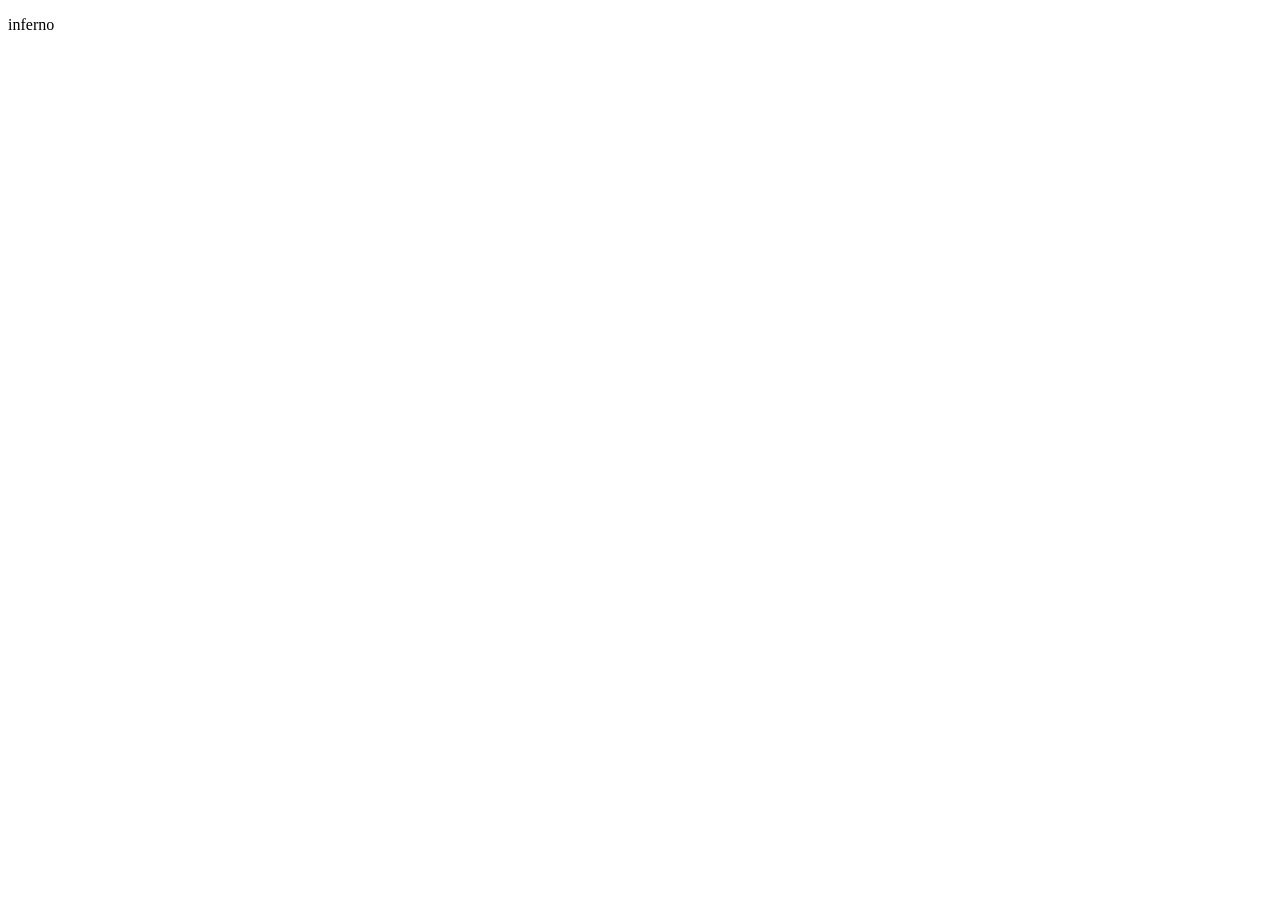
==== pages/cadastro.html @ bcb2f7d9 "tela1" ====
<!DOCTYPE html>
<html lang="pt-br">
<head>
    <meta charset="UTF-8">
    <meta name="viewport" content="width=device-width, initial-scale=1.0">
    <title>CodeSyx</title>
</head>
<body>
    <p>inferno</p>
</body>
</html>
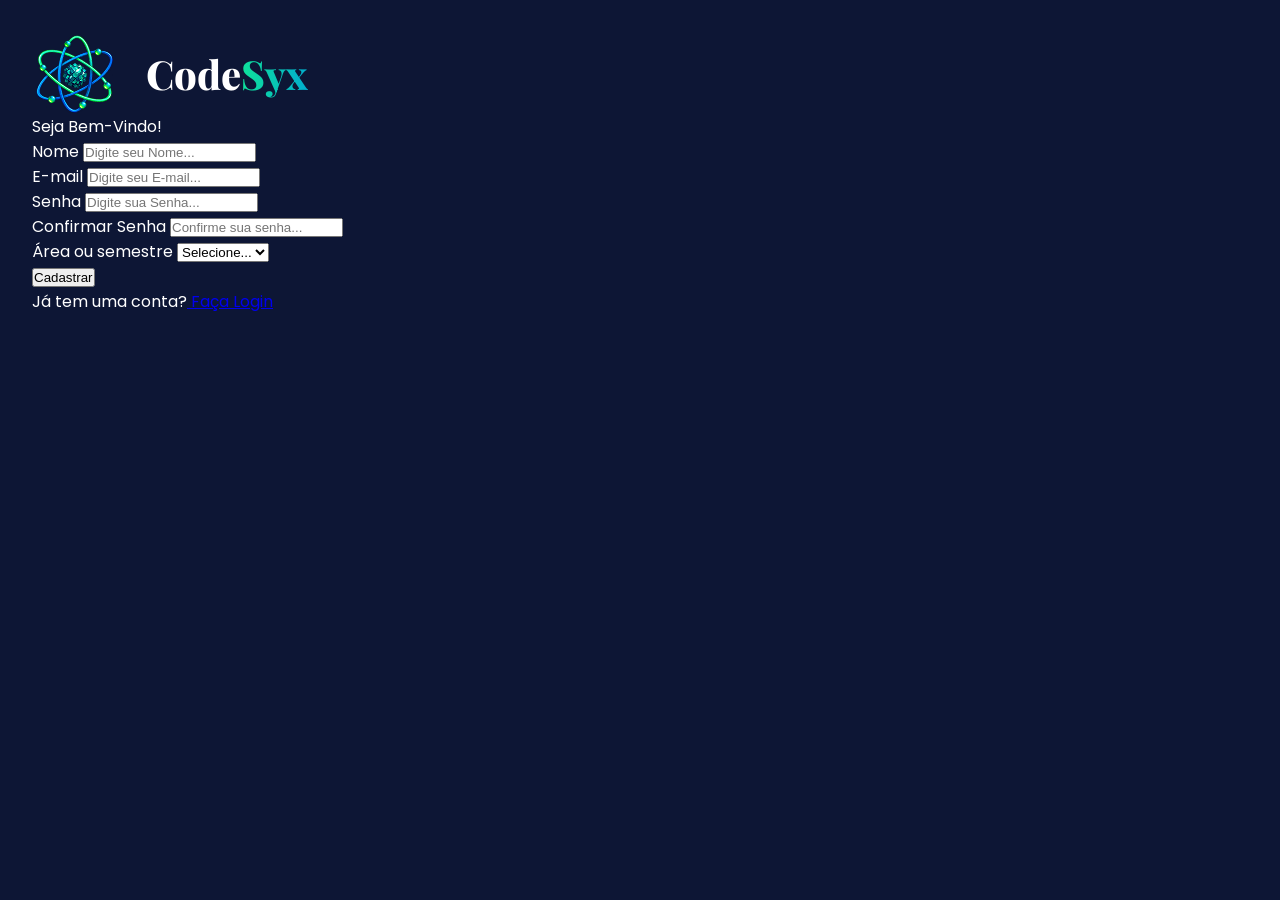
==== commit 09b4994b: "HTML do login e cadastro finalizados" ====
--- a/pages/cadastro.html
+++ b/pages/cadastro.html
@@ -3,9 +3,52 @@
 <head>
     <meta charset="UTF-8">
     <meta name="viewport" content="width=device-width, initial-scale=1.0">
-    <title>CodeSyx</title>
+    <link rel="stylesheet" href="/assets/css/style.css">
+    <title>CodeSyx - Cadastro</title>
 </head>
 <body>
-    <p>inferno</p>
+    <main class="container-auth">
+        <div class="card-auth">
+            <div class="logo">
+                <img src="/assets/img/logo.png" alt="logo CodeSyx">
+                <h2>Code<span>Syx</span></h2>
+            </div>
+
+            <p class="subtitulo-auth">Seja Bem-Vindo!</p>
+                <form action="#" class="form-auth">
+                    <div class="grupo-input">
+                        <label for="nome">Nome</label>
+                        <input type="text" id="nome" placeholder="Digite seu Nome..." required>
+                    </div>
+                    <div class="grupo-input">
+                        <label for="email">E-mail</label>
+                        <input type="email" id="email" placeholder="Digite seu E-mail..." required>
+                    </div>
+
+                    <div class="grupo-input">
+                        <label for="senha">Senha</label>
+                        <input type="password" id="senha" placeholder="Digite sua Senha..." required>
+                        
+                    <div class="grupo-input">
+                        <label for="confirmar-senha">Confirmar Senha</label>
+                        <input type="password" id="confirmar-senha" placeholder="Confirme sua senha..." required>
+                    </div>
+                    
+                    <div class="grupo-input">
+                        <label for="semestre">Área ou semestre</label>
+                        <select id="semestre" class="input-select">
+                            <option value="">Selecione...</option> <!--Opções dentro do select-->
+                            <option value="">UI/UX</option>
+                            <option value="">ADS</option>
+                            <option value="">Java</option>
+                            <option value="">Outros</option>
+                        </select> <!--Cria uma caixa de seleção, que permite que você escolha uma opção-->
+                    </div>
+
+                    <button type="submit" class="btn-primeiro btn-full">Cadastrar</button>
+                </form>
+                <p class="link-alternativo">Já tem uma conta?<a href="/pages/login.html"> Faça Login</a></p>
+        </div>
+    </main>
 </body>
 </html>
--- a/assets/css/style.css
+++ b/assets/css/style.css
@@ -0,0 +1,408 @@
+@import url('https://fonts.googleapis.com/css2?family=Playfair+Display:wght@400;500;600;700&family=Poppins:wght@400;500;600;700&display=swap');
+
+:root {
+    --cor-de-fundo: #0D1635;
+    --cor-principal01: #6EF022;
+    --cor-principal02: #0171FF;
+    --cor-letra-nav: #7DF012;
+    --cor-letra-geral: #fff;
+}
+
+* {
+    margin: 0;
+    padding: 0;
+    box-sizing: border-box;
+}
+
+body {
+    font-family: 'Poppins', sans-serif;
+    background-color: var(--cor-de-fundo);
+    color: var(--cor-letra-geral);
+}
+
+header {
+    display: flex;
+    justify-content: center;
+    align-items: center;
+
+}
+
+.nav-home-header {
+    background-color: #253255;
+    width: 1299px;
+    height: 100px;
+    display: flex;
+    align-items: center;
+    justify-items: center;
+    justify-content: space-between;
+    padding: 20px 40px;
+    margin-top: 15px;
+    border-radius: 30px;
+    box-shadow: 0 10px 30px rgba(1, 165, 185, 0.3);
+    border: 2px solid transparent;
+    background:
+        linear-gradient(#253255) padding-box,
+        linear-gradient(90deg, #01A5B9, #0064A7) border-box;
+}
+
+.logo {
+    display: flex;
+    align-items: center;
+    gap: 30px;
+}
+
+.logo h2 {
+    font-family: 'Playfair Display', serif;
+    font-size: 40px;
+    font-weight: 800;
+}
+
+.logo span {
+    background: linear-gradient(90deg, #0FE19A, #01AECE);
+    background-clip: text;
+    -webkit-text-fill-color: transparent;
+}
+
+.logo img {
+    width: 84px;
+    height: 82px;
+}
+
+.nav-home ul {
+    display: flex;
+    gap: 20px;
+    list-style: none;
+}
+
+.nav-home ul li a {
+    font-size: 20px;
+    font-weight: 700;
+    text-decoration: none;
+    color: var(--cor-letra-geral);
+}
+
+.nav-home-header li a.ativo {
+    color: var(--cor-letra-nav);
+}
+
+.nav-home-header li a:hover {
+    color: var(--cor-letra-nav);
+}
+
+.nav-home-header li a {
+    position: relative;
+    color: var(--cor-letra-nav);
+    text-decoration: none;
+}
+
+.nav-home-header li a::after {
+    content: "";
+    position: absolute;
+    bottom: -5px;
+    left: 28%;
+    width: 0;
+    height: 2px;
+    background: var(--cor-letra-nav);
+    border-radius: 10px;
+    transform: translateX(-50%);
+    transition: width 0.3s ease;
+}
+
+.nav-home-header li a:hover::after {
+    width: 50%;
+}
+
+.nav-home-header li a:not(.ativo):hover::after {
+    width: 50%;
+}
+
+.nav-home-header li a.ativo::after {
+    width: 50%;
+}
+
+.login {
+    display: flex;
+    gap: 15px;
+}
+
+.btn {
+    padding: 14px 32px;
+    border-radius: 20px;
+    border: none;
+    color: var(--cor-letra-geral);
+    transition: 0.5s ease;
+}
+
+.login-entrar {
+    background-color: transparent;
+    border: 2px solid transparent;
+    background:
+        linear-gradient(#253255) padding-box,
+        linear-gradient(10deg, #0064A7, #0FE19A) border-box;
+}
+
+.cadastro {
+    background: linear-gradient(10deg, #0171FF, #3EDF81);
+}
+
+.btn:hover {
+    transition: 0.5s ease;
+    transform: translateY(-5px);
+}
+
+.tag-toco-home {
+    padding: 8px 25px;
+    border-radius: 20px;
+    text-align: center;
+    width: 300px;
+    background: linear-gradient(90deg, #0171FF, #0EBCB0, #3EDF81);
+
+}
+
+main {
+    margin: 32px;
+}
+
+.escrita-home {
+    display: flex;
+    flex-direction: column;
+    gap: 25px;
+}
+
+.escrita-home h1 {
+    font-size: 48px;
+    font-weight: 800;
+    width: 523px;
+    line-height: 60px;
+}
+
+.detalhe-titulo-h1 {
+    width: 100px;
+    background: linear-gradient(100deg, #008DFF, #36DF6C, #63F518);
+    background-clip: text;
+    -webkit-text-fill-color: transparent;
+
+}
+
+.escrita-home p {
+    font-size: 16px;
+    width: 516px;
+}
+
+.hero-botoes {
+    display: flex;
+    gap: 17px;
+}
+
+.btn-texto-hero {
+    border-radius: 20px;
+    border: none;
+    font-size: 18px;
+    font-weight: 300;
+    color: var(--cor-letra-geral);
+    transition: 0.5s ease;
+
+}
+
+.primeiro-btn-hero {
+    padding: 15px 59px;
+    background: linear-gradient(90deg, var(--cor-principal01), var(--cor-principal02));
+}
+
+.secundario-btn-hero {
+    border: 1px solid transparent;
+    background:
+        linear-gradient(var(--cor-de-fundo)) padding-box,
+        linear-gradient(90deg, var(--cor-principal02), var(--cor-principal01)) border-box;
+    padding: 15px 25px;
+}
+
+.icone-play {
+    font-size: 20px;
+    color: var(--cor-letra-nav);
+}
+
+.btn-texto-hero:hover {
+    transition: 0.5s ease;
+    transform: translateY(-5px);
+}
+
+.fundo-home {
+    background-image: url("../img/fundohome.png");
+    background-repeat: no-repeat;
+    background-position: center;
+    background-size: cover;
+    background-attachment: fixed;
+}
+
+.hero-conteudo {
+    display: flex;
+}
+
+.hero-imagem {
+    display: flex;
+}
+
+.tag {
+    padding: 11px 25px;
+    background-color: var(--cor-de-fundo);
+    border-radius: 10px;
+    display: flex;
+    align-items: center;
+    justify-content: center;
+    gap: 8px;
+    transition: 0.5s ease;
+}
+
+.tag img {
+    width: 32px;
+    height: 32px;
+}
+
+.tags-flutuantes {
+    display: flex;
+    flex-direction: column;
+    gap: 15px;
+    align-items: flex-start;
+}
+
+.azul-tag {
+    border: 1px solid var(--cor-principal02);
+}
+
+.verde-tag {
+    border: 1px solid var(--cor-principal01);
+}
+
+.tags-flutuantes .tag:nth-child(1) {
+    margin-left: -50px;
+}
+
+.tags-flutuantes .tag:nth-child(2) {
+    margin-left: -10px;
+}
+
+.tags-flutuantes .tag:nth-child(3) {
+    margin-left: 30px;
+}
+
+.tags-flutuantes .tag:nth-child(4) {
+    margin-left: -10px;
+}
+
+.tags-flutuantes .tag:nth-child(5) {
+    margin-left: -50px;
+}
+
+.tags-flutuantes .tag:nth-child(1):hover {
+    transition: 0.5s ease;
+    transform: translateX(10px);
+}
+
+.tags-flutuantes .tag:nth-child(2):hover {
+    transition: 0.5s ease;
+    transform: translateX(10px);
+}
+
+.tags-flutuantes .tag:nth-child(3):hover {
+    transition: 0.5s ease;
+    transform: translateX(10px);
+}
+
+.tags-flutuantes .tag:nth-child(4):hover {
+    transition: 0.5s ease;
+    transform: translateX(10px);
+}
+
+.tags-flutuantes .tag:nth-child(5):hover {
+    transition: 0.5s ease;
+    transform: translateX(10px);
+}
+
+.blur-home {
+    width: 1340px;
+    height: 132px;
+    position: relative;
+    top: -80px;
+    background-color: var(--cor-de-fundo);
+    filter: blur(30px);
+}
+
+.card-funcionalidade {
+    width: 349px;
+    height: 123px;
+    background-color: #00152C;
+    border: 1px solid #82B1FE;
+    border-radius: 20px;
+    display: flex;
+    align-items: center;
+    justify-content: center;
+    gap: 10px;
+}
+
+.funcionalidades {
+    display: flex;
+    gap: 15px;
+    position: relative;
+    top: -96px;
+}
+
+.card-funcionalidade img {
+    width: 100px;
+    height: 100px;
+}
+
+.card-texto p {
+    font-size: 13px;
+    width: 194px;
+}
+
+.cta-inferior {
+    margin: 0 auto 45px;
+    background-color: rgba(0, 124, 254, 0.2);
+    width: 1300px;
+    height: 100px;
+    display: flex;
+    align-items: center;
+    justify-content: space-between;
+    padding: 50px;
+    border-radius: 20px;
+    border: 2px solid var(--cor-principal02);
+    
+    
+}
+.cta-inferior img{
+    width: 120px;
+    height: 90px;
+}
+
+.cta-texto{
+    position: relative;
+    right: 130px;
+}
+
+.cta-texto h2{
+    font-size: 22px;
+    font-weight: 700;
+}
+
+.cta-texto p {
+    font-size: 14px;
+    color: #DFDFDF;
+}
+
+.btn-cta-inferior{
+    background-color: var(--cor-principal02);
+    border: none;
+    padding: 14px 25px;
+    border-radius: 20px;
+    font-size: 16px;
+    font-weight: 700;
+    color: var(--cor-letra-geral);
+    
+}
+
+.fa-arrow-right{
+position: relative;
+top: 1px;
+}
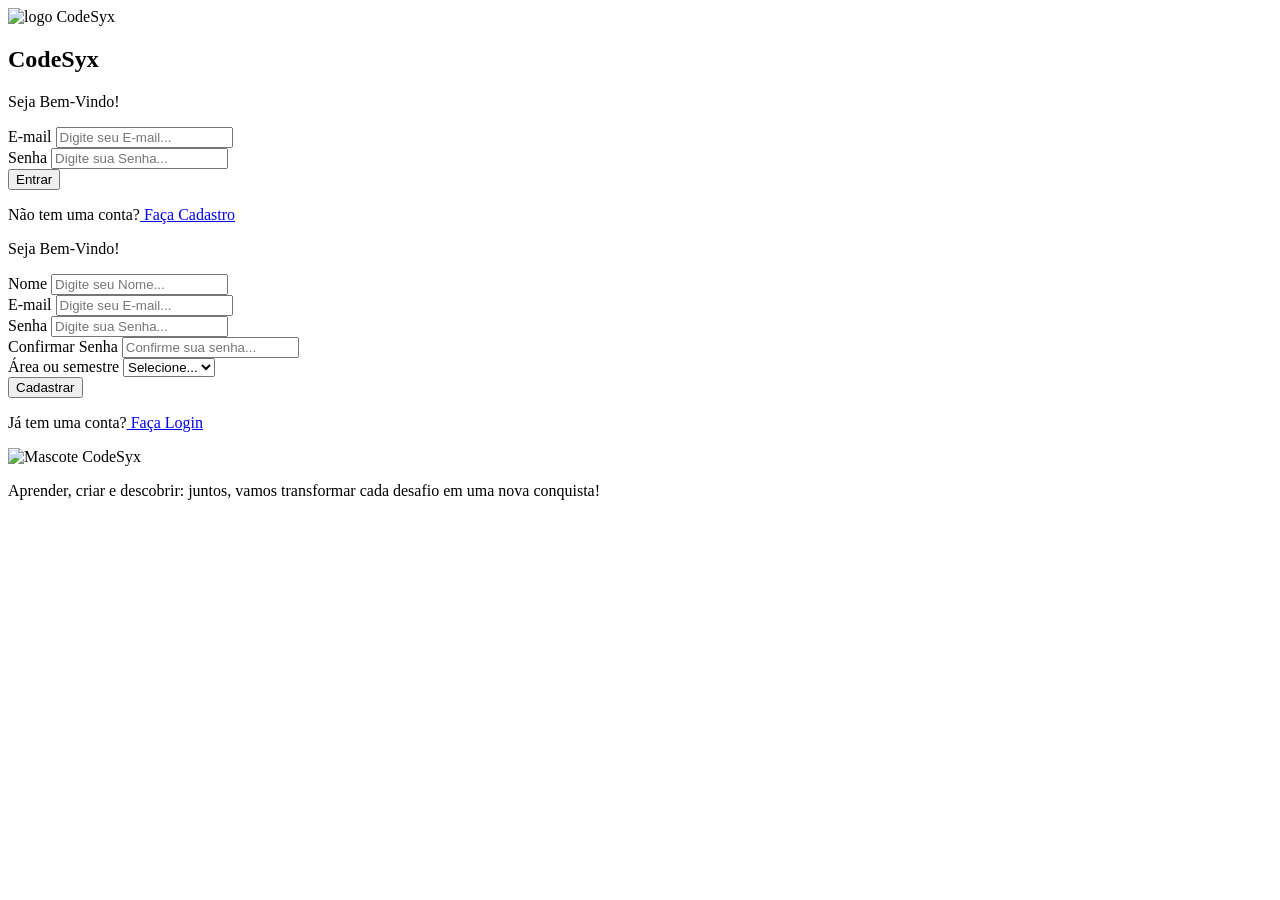
==== commit 6e289f7c: "metade do css feito" ====
--- a/pages/cadastro.html
+++ b/pages/cadastro.html
@@ -3,52 +3,90 @@
 <head>
     <meta charset="UTF-8">
     <meta name="viewport" content="width=device-width, initial-scale=1.0">
-    <link rel="stylesheet" href="/assets/css/style.css">
-    <title>CodeSyx - Cadastro</title>
+    <link rel="stylesheet" href="/CodeSyx/assets/css/style.css">
+    <title>CodeSyx - Login</title>
 </head>
 <body>
-    <main class="container-auth">
+    <main class="container-auth invertido">
+
+        <!-- Metade do formulário -->
         <div class="card-auth">
             <div class="logo">
-                <img src="/assets/img/logo.png" alt="logo CodeSyx">
+                <img src="/CodeSyx/assets/img/logo.png" alt="logo CodeSyx">
                 <h2>Code<span>Syx</span></h2>
             </div>
 
-            <p class="subtitulo-auth">Seja Bem-Vindo!</p>
-                <form action="#" class="form-auth">
-                    <div class="grupo-input">
-                        <label for="nome">Nome</label>
-                        <input type="text" id="nome" placeholder="Digite seu Nome..." required>
-                    </div>
-                    <div class="grupo-input">
-                        <label for="email">E-mail</label>
-                        <input type="email" id="email" placeholder="Digite seu E-mail..." required>
-                    </div>
+            <div class="formularios">
 
-                    <div class="grupo-input">
-                        <label for="senha">Senha</label>
-                        <input type="password" id="senha" placeholder="Digite sua Senha..." required>
-                        
-                    <div class="grupo-input">
-                        <label for="confirmar-senha">Confirmar Senha</label>
-                        <input type="password" id="confirmar-senha" placeholder="Confirme sua senha..." required>
-                    </div>
-                    
-                    <div class="grupo-input">
-                        <label for="semestre">Área ou semestre</label>
-                        <select id="semestre" class="input-select">
-                            <option value="">Selecione...</option> <!--Opções dentro do select-->
-                            <option value="">UI/UX</option>
-                            <option value="">ADS</option>
-                            <option value="">Java</option>
-                            <option value="">Outros</option>
-                        </select> <!--Cria uma caixa de seleção, que permite que você escolha uma opção-->
-                    </div>
+                <!-- LOGIN -->
+                <div class="tela tela-login">
+                    <p class="subtitulo-auth">Seja Bem-Vindo!</p>
+                    <form action="#" class="form-auth" id="form-login">
+                        <div class="grupo-input">
+                            <label for="login-email">E-mail</label>
+                            <input type="email" id="login-email" placeholder="Digite seu E-mail..." required>
+                        </div>
 
-                    <button type="submit" class="btn-primeiro btn-full">Cadastrar</button>
-                </form>
-                <p class="link-alternativo">Já tem uma conta?<a href="/pages/login.html"> Faça Login</a></p>
+                        <div class="grupo-input">
+                            <label for="login-senha">Senha</label>
+                            <input type="password" id="login-senha" placeholder="Digite sua Senha..." required>
+                        </div>
+
+                        <button type="submit" class="btn-primeiro btn-full">Entrar</button>
+                    </form>
+                    <p class="link-alternativo">Não tem uma conta?<a href="#cadastro"> Faça Cadastro</a></p>
+                </div>
+
+                <!-- CADASTRO -->
+                <div class="tela tela-cadastro">
+                    <p class="subtitulo-auth">Seja Bem-Vindo!</p>
+                    <form action="#" class="form-auth" id="form-cadastro">
+                        <div class="grupo-input">
+                            <label for="nome">Nome</label>
+                            <input type="text" id="nome" placeholder="Digite seu Nome..." required>
+                        </div>
+                        <div class="grupo-input">
+                            <label for="cad-email">E-mail</label>
+                            <input type="email" id="cad-email" placeholder="Digite seu E-mail..." required>
+                        </div>
+
+                        <div class="grupo-input">
+                            <label for="cad-senha">Senha</label>
+                            <input type="password" id="cad-senha" placeholder="Digite sua Senha..." required>
+                        </div>
+
+                        <div class="grupo-input">
+                            <label for="confirmar-senha">Confirmar Senha</label>
+                            <input type="password" id="confirmar-senha" placeholder="Confirme sua senha..." required>
+                        </div>
+
+                        <div class="grupo-input">
+                            <label for="semestre">Área ou semestre</label>
+                            <select id="semestre" class="input-select" required>
+                                <option value="">Selecione...</option>
+                                <option value="uiux">UI/UX</option>
+                                <option value="ads">ADS</option>
+                                <option value="java">Java</option>
+                                <option value="outros">Outros</option>
+                            </select>
+                        </div>
+
+                        <button type="submit" class="btn-primeiro btn-full">Cadastrar</button>
+                    </form>
+                    <p class="link-alternativo">Já tem uma conta?<a href="#login"> Faça Login</a></p>
+                </div>
+
+            </div>
         </div>
+
+        <!-- Metade do mascote -->
+        <div class="lado-mascote">
+            <img src="/CodeSyx/assets/img/mascote-auth.png" alt="Mascote CodeSyx" class="mascote">
+            <p class="frase">Aprender, criar e descobrir: juntos, vamos transformar cada desafio em uma nova conquista!</p>
+        </div>
+
     </main>
+
+    <script src="/CodeSyx/assets/js/script.js"></script>
 </body>
 </html>
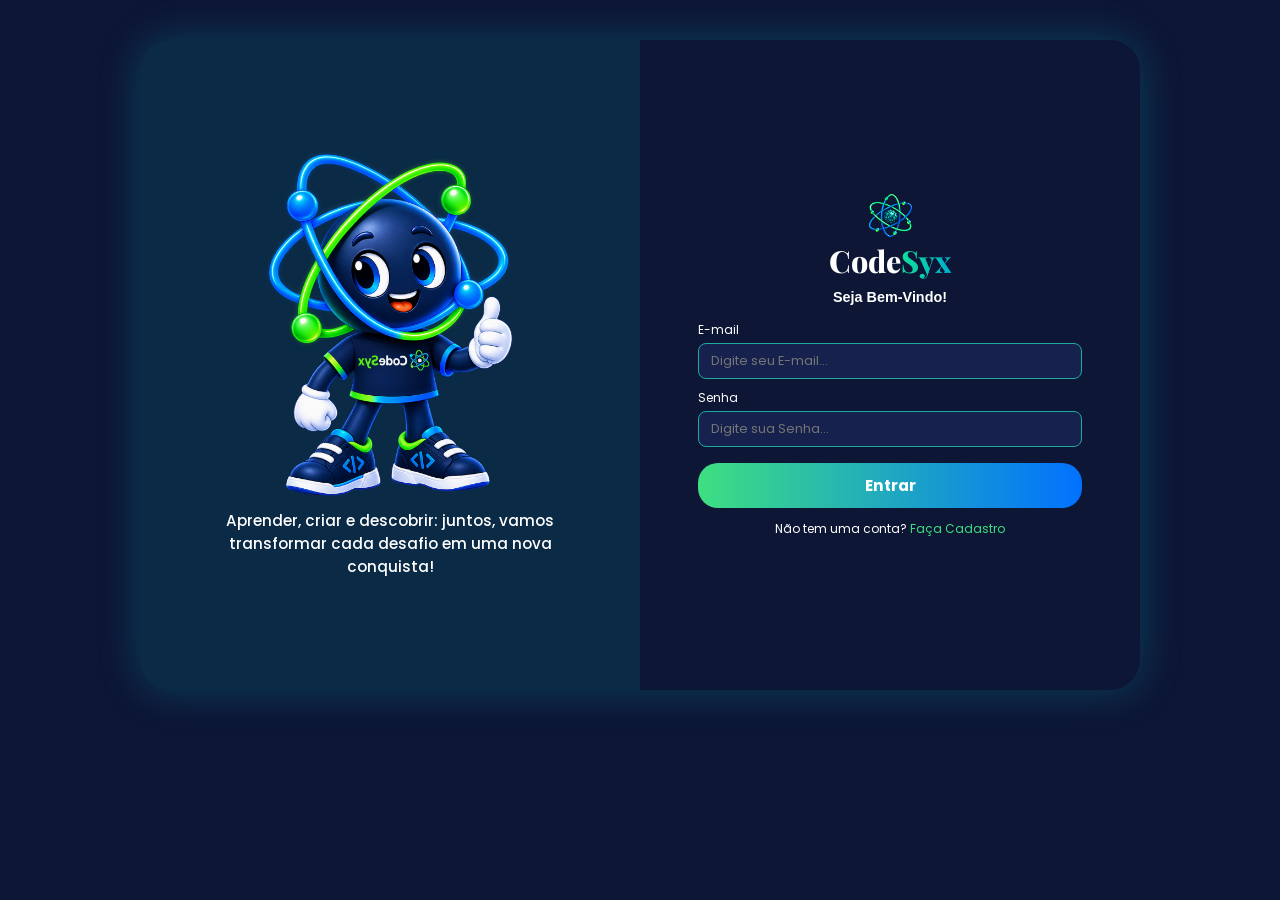
==== commit 0003bf17: "ALTERAÇÕES 100% FEITAS" ====
--- a/pages/cadastro.html
+++ b/pages/cadastro.html
@@ -3,7 +3,7 @@
 <head>
     <meta charset="UTF-8">
     <meta name="viewport" content="width=device-width, initial-scale=1.0">
-    <link rel="stylesheet" href="/CodeSyx/assets/css/style.css">
+    <link rel="stylesheet" href="../assets/css/style.css">
     <title>CodeSyx - Login</title>
 </head>
 <body>
@@ -12,7 +12,7 @@
         <!-- Metade do formulário -->
         <div class="card-auth">
             <div class="logo">
-                <img src="/CodeSyx/assets/img/logo.png" alt="logo CodeSyx">
+                <img src="../assets/img/logo.png" alt="logo CodeSyx">
                 <h2>Code<span>Syx</span></h2>
             </div>
 
@@ -81,12 +81,12 @@
 
         <!-- Metade do mascote -->
         <div class="lado-mascote">
-            <img src="/CodeSyx/assets/img/mascote-auth.png" alt="Mascote CodeSyx" class="mascote">
+            <img src="../assets/img/mascote-auth.png" alt="Mascote CodeSyx" class="mascote">
             <p class="frase">Aprender, criar e descobrir: juntos, vamos transformar cada desafio em uma nova conquista!</p>
         </div>
 
     </main>
 
-    <script src="/CodeSyx/assets/js/script.js"></script>
+    <script src="../assets/js/script.js"></script>
 </body>
 </html>
--- a/assets/css/style.css
+++ b/assets/css/style.css
@@ -0,0 +1,615 @@
+@import url('https://fonts.googleapis.com/css2?family=Playfair+Display:wght@400;500;600;700&family=Poppins:wght@400;500;600;700&display=swap');
+
+:root {
+    --cor-de-fundo: #0D1635;
+    --cor-principal01: #6EF022;
+    --cor-principal02: #0171FF;
+    --cor-letra-nav: #7DF012;
+    --cor-letra-geral: #fff;
+}
+
+* {
+    margin: 0;
+    padding: 0;
+    box-sizing: border-box;
+}
+
+body {
+    font-family: 'Poppins', sans-serif;
+    background-color: var(--cor-de-fundo);
+    color: var(--cor-letra-geral);
+}
+
+header {
+    display: flex;
+    justify-content: center;
+    align-items: center;
+
+}
+
+.nav-home-header {
+    background-color: #253255;
+    width: 1299px;
+    height: 100px;
+    display: flex;
+    align-items: center;
+    justify-items: center;
+    justify-content: space-between;
+    padding: 20px 40px;
+    margin-top: 15px;
+    border-radius: 30px;
+    box-shadow: 0 10px 30px rgba(1, 165, 185, 0.3);
+    border: 2px solid transparent;
+    background:
+        linear-gradient(#253255) padding-box,
+        linear-gradient(90deg, #01A5B9, #0064A7) border-box;
+}
+
+.logo {
+    display: flex;
+    align-items: center;
+    gap: 30px;
+}
+
+.logo h2 {
+    font-family: 'Playfair Display', serif;
+    font-size: 40px;
+    font-weight: 800;
+}
+
+.logo span {
+    background: linear-gradient(90deg, #0FE19A, #01AECE);
+    background-clip: text;
+    -webkit-text-fill-color: transparent;
+}
+
+.logo img {
+    width: 84px;
+    height: 82px;
+}
+
+.nav-home ul {
+    display: flex;
+    gap: 20px;
+    list-style: none;
+}
+
+.nav-home ul li a {
+    font-size: 20px;
+    font-weight: 700;
+    text-decoration: none;
+    color: var(--cor-letra-geral);
+}
+
+.nav-home-header li a.ativo {
+    color: var(--cor-letra-nav);
+}
+
+.nav-home-header li a:hover {
+    color: var(--cor-letra-nav);
+}
+
+.nav-home-header li a {
+    position: relative;
+    color: var(--cor-letra-nav);
+    text-decoration: none;
+}
+
+.nav-home-header li a::after {
+    content: "";
+    position: absolute;
+    bottom: -5px;
+    left: 28%;
+    width: 0;
+    height: 2px;
+    background: var(--cor-letra-nav);
+    border-radius: 10px;
+    transform: translateX(-50%);
+    transition: width 0.3s ease;
+}
+
+.nav-home-header li a:hover::after {
+    width: 50%;
+}
+
+.nav-home-header li a:not(.ativo):hover::after {
+    width: 50%;
+}
+
+.nav-home-header li a.ativo::after {
+    width: 50%;
+}
+
+.login {
+    display: flex;
+    gap: 15px;
+}
+
+.btn {
+    padding: 14px 32px;
+    border-radius: 20px;
+    border: none;
+    color: var(--cor-letra-geral);
+    transition: 0.5s ease;
+}
+
+.login-entrar {
+    background-color: transparent;
+    border: 2px solid transparent;
+    background:
+        linear-gradient(#253255) padding-box,
+        linear-gradient(10deg, #0064A7, #0FE19A) border-box;
+}
+
+.cadastro {
+    background: linear-gradient(10deg, #0171FF, #3EDF81);
+}
+
+.btn:hover {
+    transition: 0.5s ease;
+    transform: translateY(-5px);
+}
+
+.tag-toco-home {
+    padding: 8px 25px;
+    border-radius: 20px;
+    text-align: center;
+    width: 300px;
+    background: linear-gradient(90deg, #0171FF, #0EBCB0, #3EDF81);
+
+}
+
+main {
+    margin: 32px;
+}
+
+.escrita-home {
+    display: flex;
+    flex-direction: column;
+    gap: 25px;
+}
+
+.escrita-home h1 {
+    font-size: 48px;
+    font-weight: 800;
+    width: 523px;
+    line-height: 60px;
+}
+
+.detalhe-titulo-h1 {
+    width: 100px;
+    background: linear-gradient(100deg, #008DFF, #36DF6C, #63F518);
+    background-clip: text;
+    -webkit-text-fill-color: transparent;
+
+}
+
+.escrita-home p {
+    font-size: 16px;
+    width: 516px;
+}
+
+.hero-botoes {
+    display: flex;
+    gap: 17px;
+}
+
+.btn-texto-hero {
+    border-radius: 20px;
+    border: none;
+    font-size: 18px;
+    font-weight: 300;
+    color: var(--cor-letra-geral);
+    transition: 0.5s ease;
+
+}
+
+.primeiro-btn-hero {
+    padding: 15px 59px;
+    background: linear-gradient(90deg, var(--cor-principal01), var(--cor-principal02));
+}
+
+.secundario-btn-hero {
+    border: 1px solid transparent;
+    background:
+        linear-gradient(var(--cor-de-fundo)) padding-box,
+        linear-gradient(90deg, var(--cor-principal02), var(--cor-principal01)) border-box;
+    padding: 15px 25px;
+}
+
+.icone-play {
+    font-size: 20px;
+    color: var(--cor-letra-nav);
+}
+
+.btn-texto-hero:hover {
+    transition: 0.5s ease;
+    transform: translateY(-5px);
+}
+
+.fundo-home {
+    background-image: url("../img/fundohome.png");
+    background-repeat: no-repeat;
+    background-position: center;
+    background-size: cover;
+    background-attachment: fixed;
+}
+
+.hero-conteudo {
+    display: flex;
+}
+
+.hero-imagem {
+    display: flex;
+}
+
+.tag {
+    padding: 11px 25px;
+    background-color: var(--cor-de-fundo);
+    border-radius: 10px;
+    display: flex;
+    align-items: center;
+    justify-content: center;
+    gap: 8px;
+    transition: 0.5s ease;
+}
+
+.tag img {
+    width: 32px;
+    height: 32px;
+}
+
+.tags-flutuantes {
+    display: flex;
+    flex-direction: column;
+    gap: 15px;
+    align-items: flex-start;
+}
+
+.azul-tag {
+    border: 1px solid var(--cor-principal02);
+}
+
+.verde-tag {
+    border: 1px solid var(--cor-principal01);
+}
+
+.tags-flutuantes .tag:nth-child(1) {
+    margin-left: -50px;
+}
+
+.tags-flutuantes .tag:nth-child(2) {
+    margin-left: -10px;
+}
+
+.tags-flutuantes .tag:nth-child(3) {
+    margin-left: 30px;
+}
+
+.tags-flutuantes .tag:nth-child(4) {
+    margin-left: -10px;
+}
+
+.tags-flutuantes .tag:nth-child(5) {
+    margin-left: -50px;
+}
+
+.tags-flutuantes .tag:nth-child(1):hover {
+    transition: 0.5s ease;
+    transform: translateX(10px);
+}
+
+.tags-flutuantes .tag:nth-child(2):hover {
+    transition: 0.5s ease;
+    transform: translateX(10px);
+}
+
+.tags-flutuantes .tag:nth-child(3):hover {
+    transition: 0.5s ease;
+    transform: translateX(10px);
+}
+
+.tags-flutuantes .tag:nth-child(4):hover {
+    transition: 0.5s ease;
+    transform: translateX(10px);
+}
+
+.tags-flutuantes .tag:nth-child(5):hover {
+    transition: 0.5s ease;
+    transform: translateX(10px);
+}
+
+.blur-home {
+    width: 1340px;
+    height: 132px;
+    position: relative;
+    top: -80px;
+    background-color: var(--cor-de-fundo);
+    filter: blur(30px);
+}
+
+.card-funcionalidade {
+    width: 349px;
+    height: 123px;
+    background-color: #00152C;
+    border: 1px solid #82B1FE;
+    border-radius: 20px;
+    display: flex;
+    align-items: center;
+    justify-content: center;
+    gap: 10px;
+}
+
+.funcionalidades {
+    display: flex;
+    gap: 15px;
+    position: relative;
+    top: -96px;
+}
+
+.card-funcionalidade img {
+    width: 100px;
+    height: 100px;
+}
+
+.card-texto p {
+    font-size: 13px;
+    width: 194px;
+}
+
+.cta-inferior {
+    margin: 0 auto 45px;
+    background-color: rgba(0, 124, 254, 0.2);
+    width: 1300px;
+    height: 100px;
+    display: flex;
+    align-items: center;
+    justify-content: space-between;
+    padding: 50px;
+    border-radius: 20px;
+    border: 2px solid var(--cor-principal02);
+    
+    
+}
+.cta-inferior img{
+    width: 120px;
+    height: 90px;
+}
+
+.cta-texto{
+    position: relative;
+    right: 130px;
+}
+
+.cta-texto h2{
+    font-size: 22px;
+    font-weight: 700;
+}
+
+.cta-texto p {
+    font-size: 14px;
+    color: #DFDFDF;
+}
+
+.btn-cta-inferior{
+    background-color: var(--cor-principal02);
+    border: none;
+    padding: 14px 25px;
+    border-radius: 20px;
+    font-size: 16px;
+    font-weight: 700;
+    color: var(--cor-letra-geral);
+    
+}
+
+.fa-arrow-right{
+position: relative;
+top: 1px;
+}
+/* cadastro e login */
+
+/* caixa grande no meio da tela, com as duas metades dentro */
+.container-auth {
+    position: relative; /* deixa as metades se posicionarem dentro dela */
+    width: 1000px;
+    height: 650px;
+    margin: 40px auto; /* auto nos lados centraliza */
+    border-radius: 30px;
+    overflow: hidden; /* o que passar da caixa some, senao o mascote vaza na troca */
+    background-color: var(--cor-de-fundo);
+    box-shadow: 0 0 40px rgba(1, 165, 185, 0.3);
+}
+
+/* as duas metades com a mesma animacao, senao uma chega antes da outra */
+.card-auth,
+.lado-mascote {
+    transition: transform 0.8s ease; /* transition faz a mudanca acontecer devagar em vez de pular */
+}
+
+/* lado do formulario */
+.card-auth {
+    position: absolute; /* fica onde eu mandar dentro da caixa */
+    top: 16px;
+    bottom: 16px;
+    left: 20px;
+    width: calc(50% - 40px); /* calc faz a conta: metade da caixa menos as margens */
+    padding: 24px 36px;
+    display: flex;
+    flex-direction: column;
+    justify-content: center; /* conteudo no meio da altura */
+    border: 2px solid transparent; /* borda invisivel, o degrade aparece por baixo */
+    border-radius: 26px;
+    /* pra borda ter degrade: fundo liso por dentro e o degrade por fora */
+    background:
+        linear-gradient(var(--cor-de-fundo)) padding-box,
+        linear-gradient(160deg, #01A5B9, #0064A7) border-box;
+}
+
+/* na home a logo fica deitada, aqui fica uma em cima da outra */
+.card-auth .logo {
+    flex-direction: column;
+    justify-content: center;
+    gap: 2px;
+}
+
+.card-auth .logo img {
+    width: 48px;
+    height: auto; /* auto mantem a proporcao, nao achata */
+}
+
+.card-auth .logo h2 {
+    font-size: 1.9rem; /* rem usa como base a letra padrao da pagina */
+}
+
+.subtitulo-auth {
+    text-align: center;
+    font-size: 0.9rem;
+    font-weight: 600;
+    margin: 8px 0 16px;
+}
+
+/* so uma tela por vez: cadastro e o padrao, login aparece com o invertido */
+.tela-login {
+    display: none; /* none some e nem ocupa espaco */
+}
+
+/* campos */
+.grupo-input {
+    display: flex;
+    flex-direction: column; /* label em cima, input embaixo */
+    gap: 4px; /* espacinho entre os dois */
+    margin-bottom: 10px;
+}
+
+.grupo-input label {
+    font-size: 0.75rem;
+}
+
+.grupo-input input,
+.input-select {
+    padding: 8px 12px;
+    border: 1px solid #1FA9A0;
+    border-radius: 8px;
+    background-color: #16224D;
+    color: var(--cor-letra-geral);
+    font-family: inherit; /* pega a mesma fonte do resto do site */
+    font-size: 0.8rem;
+}
+
+/* sem isso a lista do select fica com fundo branco */
+.input-select option {
+    background-color: #16224D;
+}
+
+/* contorno verde quando clica no campo */
+.grupo-input input:focus,
+.input-select:focus {
+    outline: 2px solid #3EDF81;
+}
+
+/* o navegador pinta de branco quando preenche e-mail e senha sozinho,
+   isso aqui forca a cor escura de volta */
+.grupo-input input:-webkit-autofill {
+    -webkit-box-shadow: 0 0 0 100px #16224D inset;
+    -webkit-text-fill-color: #fff;
+}
+
+/* botao e link de baixo */
+.btn-primeiro {
+    padding: 11px;
+    border: none;
+    border-radius: 20px;
+    background: linear-gradient(90deg, #3EDF81, var(--cor-principal02)); /* do verde pro azul */
+    color: var(--cor-letra-geral);
+    font-family: inherit;
+    font-size: 0.95rem;
+    font-weight: 700;
+    cursor: pointer; /* vira a maozinha */
+    transition: 0.5s ease;
+}
+
+.btn-full {
+    width: 100%;
+    margin-top: 6px;
+}
+
+/* botao sobe um pouquinho no hover */
+.btn-primeiro:hover {
+    transform: translateY(-4px); /* transform move sem bagunçar o resto, -4px e pra cima */
+}
+
+.link-alternativo {
+    text-align: center;
+    font-size: 0.75rem;
+    margin-top: 12px;
+}
+
+.link-alternativo a {
+    color: #3EDF81;
+    text-decoration: none; /* tira o sublinhado padrao */
+}
+
+/* lado do mascote */
+.lado-mascote {
+    position: absolute;
+    top: 0;
+    left: 50%; /* comeca na metade da caixa */
+    width: 50%;
+    height: 100%;
+    padding: 20px;
+    display: flex;
+    flex-direction: column;
+    align-items: center; /* centraliza na horizontal */
+    justify-content: center; /* centraliza na vertical */
+    text-align: center;
+    background-color: #0b2a45; /* cor reserva se a imagem nao carregar */
+    background-image: url("../img/fundo-rede.png");
+    background-size: cover; /* preenche tudo sem esticar */
+    background-position: center;
+}
+
+.mascote {
+    width: 75%;
+    max-height: 390px;
+    transition: transform 0.8s ease;
+}
+
+.frase {
+    max-width: 340px;
+    margin-top: 12px;
+    font-size: 0.95rem;
+    font-weight: 500;
+}
+
+/* login: o js coloca a classe invertido e tudo troca de lado */
+
+/* formulario vai pra direita */
+.container-auth.invertido .card-auth {
+    transform: translateX(calc(100% + 40px)); /* translateX empurra pro lado */
+}
+
+/* mascote vai pra esquerda */
+.container-auth.invertido .lado-mascote {
+    transform: translateX(-100%);
+}
+
+/* mascote vira de lado igual no figma */
+.container-auth.invertido .mascote {
+    transform: scaleX(-1); /* scaleX(-1) espelha, tipo espelho */
+}
+
+/* mostra o login e esconde o cadastro */
+.container-auth.invertido .tela-login {
+    display: block;
+}
+
+.container-auth.invertido .tela-cadastro {
+    display: none;
+}
+
+/* abre direto no cadastro sem animar, o js usa isso */
+.sem-animacao,
+.sem-animacao * {
+    padding: 0;
+    transition: none !important; /* important passa por cima de qualquer regra, so usa quando precisa */
+}
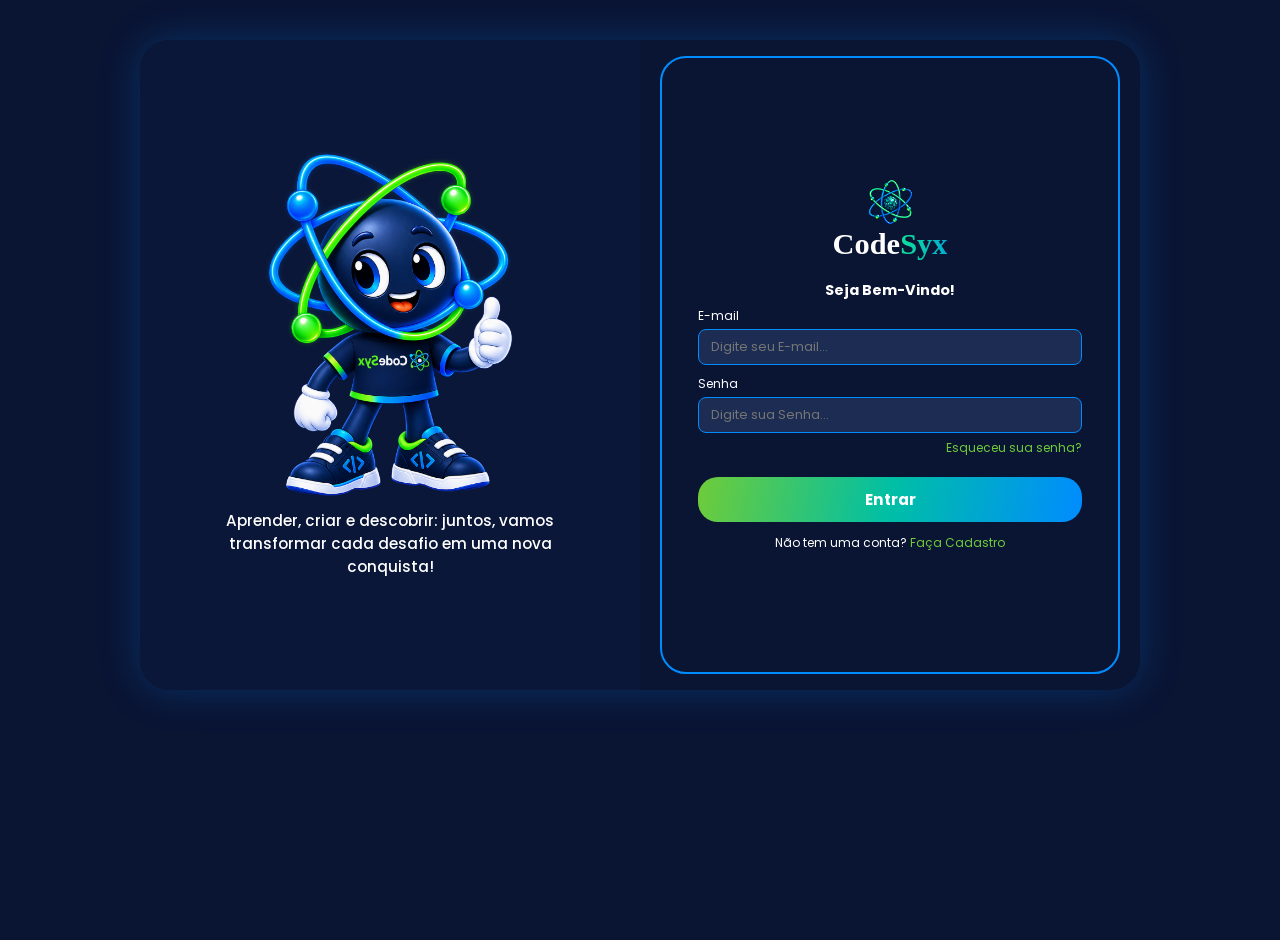
==== commit 75ea6349: "alterações feitas" ====
--- a/pages/cadastro.html
+++ b/pages/cadastro.html
@@ -1,11 +1,13 @@
 <!DOCTYPE html>
 <html lang="pt-br">
+
 <head>
     <meta charset="UTF-8">
     <meta name="viewport" content="width=device-width, initial-scale=1.0">
     <link rel="stylesheet" href="../assets/css/style.css">
     <title>CodeSyx - Login</title>
 </head>
+
 <body>
     <main class="container-auth invertido">
 
@@ -32,7 +34,11 @@
                             <input type="password" id="login-senha" placeholder="Digite sua Senha..." required>
                         </div>
 
+                        <p class="link-esqueceu"><a href="#recuperar"> Esqueceu sua senha?</a></p>
+
+                       
                         <button type="submit" class="btn-primeiro btn-full">Entrar</button>
+                        <p class="erro-login" id="erro-login"></p>
                     </form>
                     <p class="link-alternativo">Não tem uma conta?<a href="#cadastro"> Faça Cadastro</a></p>
                 </div>
@@ -76,17 +82,70 @@
                     <p class="link-alternativo">Já tem uma conta?<a href="#login"> Faça Login</a></p>
                 </div>
 
+                <!-- RECUPERAR SENHA (informar e-mail) -->
+                <div class="tela tela-recuperar">
+                    <p class="subtitulo-auth">Esqueceu sua senha?</p>
+                    <p class="texto-auxiliar">Redefinir senha, informe seu E-mail</p>
+                    <form action="#" class="form-auth" id="form-recuperar">
+                        <div class="grupo-input">
+                            <label for="recuperar-email">E-mail</label>
+                            <input type="email" id="recuperar-email" placeholder="Digite seu e-mail..." required>
+                        </div>
+                        <button type="submit" class="btn-primeiro btn-full">Recuperar senha</button>
+                    </form>
+                    <p class="link-alternativo">Ainda não tem uma conta?<a href="#cadastro"> Cadastre-se</a></p>
+                </div>
+
+                <!-- VERIFICAR E-MAIL -->
+                <div class="tela tela-verificar">
+                    <p class="subtitulo-auth">Verifique seu e-mail</p>
+                    <p class="texto-auxiliar">Abra o aplicativo de e-mail para verificar</p>
+                    <button type="button" class="btn-primeiro btn-full" id="btn-abrir-email">Abrir aplicativo de
+                        e-mail</button>
+                    <p class="link-alternativo">Não recebeu o e-mail? <a href="#recuperar">Clique para reenviar</a></p>
+                    <p class="link-alternativo"><a href="#login">← Voltar para login</a></p>
+                </div>
+
+                <!-- DEFINIR NOVA SENHA -->
+                <div class="tela tela-definir-senha">
+                    <p class="subtitulo-auth">Definir nova senha</p>
+                    <p class="texto-auxiliar">Sua senha deve ser diferente das senhas usadas anteriormente</p>
+                    <form action="#" class="form-auth" id="form-definir-senha">
+                        <div class="grupo-input">
+                            <label for="nova-senha">Senha</label>
+                            <input type="password" id="nova-senha" placeholder="Digite sua nova senha..." required>
+                        </div>
+                        <div class="grupo-input">
+                            <label for="confirmar-nova-senha">Confirmar senha</label>
+                            <input type="password" id="confirmar-nova-senha" placeholder="Confirme sua nova senha..."
+                                required>
+                        </div>
+                        <button type="submit" class="btn-primeiro btn-full">Redefinir senha</button>
+                    </form>
+                    <p class="link-alternativo"><a href="#login">← Voltar para login</a></p>
+                </div>
+
+                <!-- SENHA REDEFINIDA -->
+                <div class="tela tela-senha-redefinida">
+                    <p class="subtitulo-auth">Senha redefinida</p>
+                    <p class="texto-auxiliar">Sua senha foi redefinida com sucesso. Clique para fazer login.</p>
+                    <button type="button" class="btn-primeiro btn-full" id="btn-continuar-redefinida">Continuar</button>
+                    <p class="link-alternativo"><a href="#login">← Voltar para login</a></p>
+                </div>
+
             </div>
         </div>
 
         <!-- Metade do mascote -->
         <div class="lado-mascote">
             <img src="../assets/img/mascote-auth.png" alt="Mascote CodeSyx" class="mascote">
-            <p class="frase">Aprender, criar e descobrir: juntos, vamos transformar cada desafio em uma nova conquista!</p>
+            <p class="frase">Aprender, criar e descobrir: juntos, vamos transformar cada desafio em uma nova conquista!
+            </p>
         </div>
 
     </main>
 
     <script src="../assets/js/script.js"></script>
 </body>
+
 </html>
--- a/assets/css/style.css
+++ b/assets/css/style.css
@@ -82,10 +82,6 @@
 }
 
 .nav-home-header li a.ativo {
-    color: var(--cor-letra-nav);
-}
-
-.nav-home-header li a:hover {
     color: var(--cor-letra-nav);
 }
 
@@ -612,4 +608,1390 @@
 .sem-animacao * {
     padding: 0;
     transition: none !important; /* important passa por cima de qualquer regra, so usa quando precisa */
+}
+
+
+
+/*Reset da pagina */
+
+* {
+    margin: 0;
+    padding: 0;
+    box-sizing: border-box;
+}
+
+
+/* variaveis */
+
+:root {
+    --dark-blue: #0a1433;
+    --sidebar-blue: #0b1738;
+    --card-blue: #12396e;
+
+    --blue: #008cff;
+
+    --green: #6fcc39;
+    --light-green: #00ff66;
+
+    --white: #ffffff;
+
+    --text: #e9edf7;
+    --muted: #b7c0d4;
+}
+
+
+/* Body */
+
+body {
+    min-height: 100vh;
+
+    background: var(--dark-blue);
+
+    color: var(--white);
+
+    font-family: "Poppins", sans-serif;
+}
+
+
+/* Header*/
+
+.header {
+    width: 100%;
+    height: 102px;
+
+    display: flex;
+    align-items: center;
+
+    padding: 0 36px;
+
+    background: var(--dark-blue);
+
+    border-bottom: 1px solid var(--blue);
+
+    position: relative;
+
+    z-index: 10;
+}
+
+
+/* LOGO */
+
+.logo-area {
+    width: 300px;
+
+    display: flex;
+    align-items: center;
+
+    gap: 14px;
+}
+
+
+.logo-icon {
+    width: 76px;
+    height: 76px;
+
+    display: flex;
+    align-items: center;
+    justify-content: center;
+
+    color: var(--light-green);
+
+    font-size: 52px;
+}
+
+
+.logo-text {
+    font-family: Georgia, serif;
+
+    font-size: 38px;
+
+    font-weight: 700;
+}
+
+
+.logo-text span {
+    color: #00dca8;
+}
+
+
+/* BUSCA */
+
+.search-form {
+    flex: 1;
+
+    display: flex;
+    justify-content: center;
+}
+
+
+.search-input {
+    width: 540px;
+    height: 52px;
+
+    padding: 0 20px;
+
+    border: 1px solid var(--blue);
+
+    border-radius: 10px;
+
+    background: #1d2c52;
+
+    color: var(--white);
+
+    font-family: "Poppins", sans-serif;
+
+    font-size: 14px;
+
+    outline: none;
+}
+
+
+.search-input::placeholder {
+    color: #c4cada;
+}
+
+
+.search-input:focus {
+    border-color: var(--green);
+}
+
+
+/* NOTIFICAÇÃO */
+
+.notification-button {
+    width: 70px;
+    height: 50px;
+
+    margin-left: 20px;
+
+    border: 0;
+
+    background: transparent;
+
+    color: var(--white);
+
+    font-size: 28px;
+
+    cursor: pointer;
+}
+
+
+/* layout */
+
+.page-layout {
+    min-height: calc(100vh - 102px);
+
+    display: grid;
+
+    grid-template-columns:
+        268px
+        minmax(0, 1fr)
+        384px;
+}
+
+
+/*Sidebar Esquerda*/
+
+.sidebar {
+    min-height: calc(100vh - 102px);
+
+    padding: 58px 17px 25px;
+
+    display: flex;
+
+    flex-direction: column;
+
+    background: var(--sidebar-blue);
+
+    border-right: 1px solid var(--blue);
+}
+
+
+.sidebar-navigation {
+    display: flex;
+
+    flex-direction: column;
+
+    gap: 18px;
+}
+
+
+.sidebar-link {
+    height: 64px;
+
+    display: flex;
+
+    align-items: center;
+
+    gap: 18px;
+
+    padding: 0 28px;
+
+    color: var(--white);
+
+    text-decoration: none;
+
+    font-size: 17px;
+
+    font-weight: 500;
+
+    border-radius: 14px;
+}
+
+
+.sidebar-link:hover {
+    background: #162654;
+}
+
+
+.sidebar-link.active {
+    background: #32a935;
+}
+
+
+/* ÍCONES DA SIDEBAR */
+
+.sidebar-icon {
+    width: 28px;
+    height: 28px;
+
+    display: flex;
+
+    align-items: center;
+
+    justify-content: center;
+
+    object-fit: contain;
+
+    flex-shrink: 0;
+}
+
+
+/* card motivacional esquerda */
+
+.sidebar-message {
+    margin-top: auto;
+
+    padding: 24px 18px;
+
+    min-height: 150px;
+
+    border: 1px solid var(--blue);
+
+    border-radius: 18px;
+
+    background: #26375f;
+}
+
+
+.sidebar-message h2 {
+    color: var(--green);
+
+    font-size: 20px;
+
+    line-height: 1.5;
+}
+
+
+.sidebar-message p {
+    margin-top: 5px;
+
+    color: var(--white);
+
+    font-size: 14px;
+
+    line-height: 1.5;
+}
+
+
+/* Comteudo principal */
+
+.main-content {
+    min-width: 0;
+
+    padding: 0 28px 60px;
+
+    overflow: hidden;
+}
+
+
+/* Hero */
+
+.hero {
+    min-height: 460px;
+
+    position: relative;
+
+    padding: 30px;
+
+    overflow: hidden;
+
+    background-image:
+        url("../img/Fundo-tela-inicial.png   ");
+
+    background-size: cover;
+
+    background-position: center;
+
+    background-repeat: no-repeat;
+}
+
+
+.hero-content {
+    position: relative;
+
+    z-index: 2;
+
+    max-width: 600px;
+}
+
+
+.welcome-text {
+    margin-bottom: 12px;
+
+    color: var(--green);
+
+    font-size: 15px;
+
+    font-weight: 600;
+}
+
+
+.hero-title {
+    font-size: 40px;
+
+    line-height: 1.35;
+
+    font-weight: 700;
+}
+
+
+.hero-title span {
+    color: var(--green);
+}
+
+
+.hero-description {
+    margin-top: 8px;
+
+    color: var(--white);
+
+    font-size: 14px;
+
+    line-height: 1.6;
+}
+
+
+.primary-button {
+    margin-top: 40px;
+
+    height: 60px;
+
+    padding: 0 24px;
+
+    border: 0;
+
+    border-radius: 18px;
+
+    background: linear-gradient(
+        100deg,
+        var(--green),
+        #00bfa5,
+        #008cff
+    );
+
+    color: var(--white);
+
+    font-family: "Poppins", sans-serif;
+
+    font-size: 17px;
+
+    font-weight: 600;
+
+    cursor: pointer;
+}
+
+
+.primary-button:hover {
+    filter: brightness(1.1);
+}
+
+
+/*Recomendações */
+
+.recommendations {
+    padding-top: 35px;
+}
+
+
+.section-header {
+    display: flex;
+
+    align-items: center;
+
+    justify-content: space-between;
+
+    margin-bottom: 28px;
+}
+
+
+.section-header h2 {
+    display: flex;
+
+    align-items: center;
+
+    gap: 14px;
+
+    font-size: 23px;
+}
+
+
+.section-icon {
+    color: var(--green);
+
+    font-size: 27px;
+}
+
+
+.see-all {
+    color: var(--green);
+
+    text-decoration: none;
+
+    font-size: 14px;
+
+    font-weight: 600;
+}
+
+
+/*Grid de pessoas */
+
+.people-grid {
+    display: grid;
+
+    grid-template-columns:
+        repeat(3, minmax(0, 1fr));
+
+    gap: 14px;
+
+    align-items: stretch;
+}
+
+
+/*
+    O HTML possui um quarto card
+    para poder ser usado no futuro.
+
+    Atualmente o Figma possui apenas
+    três recomendações.
+*/
+
+.person-card:nth-child(n + 4) {
+    display: none;
+}
+
+
+/*CARD DE PESSOA*/
+
+.person-card {
+    height: 270px;
+
+    padding: 14px 10px;
+
+    display: flex;
+
+    flex-direction: column;
+
+    align-items: center;
+
+    text-align: center;
+
+    border: 1px solid var(--blue);
+
+    border-radius: 16px;
+
+    background: #0c3266;
+}
+
+
+.person-card:hover {
+    border-color: var(--green);
+}
+
+
+/* Avatar */
+
+.avatar {
+    width: 62px;
+    height: 62px;
+
+    margin-bottom: 8px;
+
+    border: 2px solid var(--blue);
+
+    border-radius: 50%;
+
+    background: #26375f;
+}
+
+
+/* Nome */
+
+.person-card h3 {
+    min-height: 22px;
+
+    font-size: 15px;
+
+    line-height: 1.3;
+}
+
+
+/* Curso */
+
+.person-course {
+    min-height: 34px;
+
+    margin-top: 5px;
+
+    color: var(--muted);
+
+    font-size: 12px;
+
+    line-height: 1.4;
+}
+
+
+/* Matéria */
+
+.person-subject {
+    min-height: 34px;
+
+    margin-top: 2px;
+
+    color: var(--green);
+
+    font-size: 12px;
+
+    line-height: 1.4;
+}
+
+
+/* TAGS */
+
+.tags {
+    min-height: 40px;
+
+    display: flex;
+
+    flex-wrap: wrap;
+
+    align-items: center;
+
+    justify-content: center;
+
+    gap: 4px;
+
+    margin-top: 2px;
+}
+
+
+.tags span {
+    padding: 4px 9px;
+
+    border-radius: 15px;
+
+    background: var(--green);
+
+    color: #09230d;
+
+    font-size: 10px;
+
+    font-weight: 600;
+}
+
+
+/* botao conctar */
+
+.connect-button {
+    min-height: 35px;
+
+    margin-top: auto;
+
+    padding: 4px 17px;
+
+    border: 0;
+
+    border-radius: 9px;
+
+    background: var(--green);
+
+    color: #071b0a;
+
+    font-family: "Poppins", sans-serif;
+
+    font-size: 12px;
+
+    font-weight: 600;
+
+    cursor: pointer;
+}
+
+
+.connect-button:hover {
+    filter: brightness(1.1);
+}
+
+
+
+/*SIDEBAR DIREITA*/
+
+.right-sidebar {
+    min-height: calc(100vh - 102px);
+
+    padding: 20px 18px 40px;
+
+    display: flex;
+
+    flex-direction: column;
+
+    gap: 16px;
+
+    background: var(--dark-blue);
+}
+
+
+/*Card De Progresso*/
+
+.progress-card {
+    padding: 20px;
+
+    border: 1px solid var(--blue);
+
+    border-radius: 18px;
+
+    background: #26375f;
+}
+
+
+.card-title {
+    display: flex;
+
+    align-items: center;
+
+    gap: 14px;
+}
+
+
+.card-title h2 {
+    font-size: 19px;
+}
+
+
+.title-icon {
+    font-size: 24px;
+}
+
+
+.xp-area {
+    margin-top: 20px;
+
+    display: flex;
+
+    align-items: center;
+
+    gap: 16px;
+}
+
+
+.xp-circle {
+    width: 64px;
+    height: 64px;
+
+    flex-shrink: 0;
+
+    display: flex;
+
+    align-items: center;
+
+    justify-content: center;
+
+    border: 5px solid var(--green);
+
+    border-radius: 50%;
+
+    color: var(--green);
+
+    font-size: 21px;
+
+    font-weight: 700;
+}
+
+
+.xp-info {
+    flex: 1;
+}
+
+
+.xp-info strong {
+    font-size: 17px;
+}
+
+
+.progress-bar {
+    width: 100%;
+
+    height: 16px;
+
+    margin-top: 8px;
+
+    border: 2px solid var(--blue);
+
+    border-radius: 20px;
+
+    overflow: hidden;
+}
+
+
+.progress-fill {
+    width: 45%;
+
+    height: 100%;
+
+    background: linear-gradient(
+        90deg,
+        var(--green),
+        var(--blue)
+    );
+}
+
+
+.progress-divider {
+    height: 1px;
+
+    margin: 20px 0 12px;
+
+    background: #315071;
+}
+
+
+.progress-card h3 {
+    font-size: 13px;
+}
+
+
+.area-tags {
+    display: flex;
+
+    gap: 10px;
+
+    margin-top: 10px;
+}
+
+
+.area-tags span {
+    flex: 1;
+
+    padding: 6px 7px;
+
+    border-radius: 8px;
+
+    background: #0d193d;
+
+    color: var(--green);
+
+    text-align: center;
+
+    font-size: 11px;
+
+    font-weight: 600;
+}
+
+
+/*SOS DÚVIDAs*/
+
+.help-card {
+    padding: 20px;
+
+    border: 1px solid var(--blue);
+
+    border-radius: 18px;
+
+    background: #101f46;
+}
+
+
+.help-header {
+    display: flex;
+
+    align-items: flex-start;
+
+    justify-content: space-between;
+}
+
+
+.help-header h2 {
+    font-size: 19px;
+}
+
+
+.help-header p {
+    margin-top: 4px;
+
+    color: var(--muted);
+
+    font-size: 11px;
+}
+
+
+.online {
+    display: flex;
+
+    align-items: center;
+
+    gap: 7px;
+
+    padding: 7px 12px;
+
+    border-radius: 10px;
+
+    background: #052c32;
+
+    font-size: 11px;
+}
+
+
+.online i,
+.available i {
+    width: 9px;
+    height: 9px;
+
+    display: inline-block;
+
+    border-radius: 50%;
+
+    background: #00ff4c;
+}
+
+
+.help-content {
+    margin-top: 18px;
+
+    padding: 18px;
+
+    border-radius: 12px;
+
+    background: #075eb2;
+}
+
+
+.help-content h3 {
+    font-size: 15px;
+}
+
+
+.help-content p {
+    margin-top: 4px;
+
+    font-size: 11px;
+}
+
+
+.available {
+    display: flex;
+
+    align-items: center;
+
+    gap: 8px;
+
+    margin-top: 15px;
+
+    font-size: 11px;
+}
+
+
+.help-button {
+    width: 100%;
+
+    height: 38px;
+
+    margin-top: 18px;
+
+    border: 0;
+
+    border-radius: 12px;
+
+    background: var(--green);
+
+    color: #0a2410;
+
+    font-family: "Poppins", sans-serif;
+
+    font-size: 12px;
+
+    font-weight: 600;
+
+    cursor: pointer;
+}
+
+
+.help-button:hover {
+    filter: brightness(1.1);
+}
+
+
+
+/*Card Motivacional Direita  */
+
+.right-message {
+    min-height: 230px;
+
+    margin-top: auto;
+
+    padding: 25px 20px;
+
+    background: #26375f;
+
+    text-align: center;
+}
+
+
+.target-icon {
+    margin-bottom: 16px;
+
+    color: var(--green);
+
+    font-size: 58px;
+
+    line-height: 1;
+}
+
+
+.right-message h2 {
+    color: var(--white);
+
+    font-size: 17px;
+
+    line-height: 1.5;
+}
+
+
+.right-message p {
+    margin-top: 18px;
+
+    color: var(--white);
+
+    font-size: 13px;
+
+    line-height: 1.6;
+}
+
+
+/*Responsividadee */
+
+@media (max-width: 1200px) {
+
+    .page-layout {
+        grid-template-columns:
+            230px
+            minmax(0, 1fr);
+    }
+
+
+    .right-sidebar {
+        display: none;
+    }
+
+
+    .logo-area {
+        width: 240px;
+    }
+
+
+    .search-input {
+        width: 450px;
+    }
+}
+
+
+@media (max-width: 850px) {
+
+    .page-layout {
+        display: block;
+    }
+
+
+    .sidebar {
+        display: none;
+    }
+
+
+    .main-content {
+        padding: 0 20px 40px;
+    }
+
+
+    .people-grid {
+        grid-template-columns:
+            repeat(2, 1fr);
+    }
+
+
+    .header {
+        padding: 0 20px;
+    }
+
+
+    .logo-area {
+        width: auto;
+    }
+
+
+    .logo-text {
+        font-size: 28px;
+    }
+
+
+    .logo-icon {
+        width: 45px;
+
+        font-size: 38px;
+    }
+
+
+    .search-input {
+        width: 100%;
+    }
+}
+
+
+@media (max-width: 550px) {
+
+    .header {
+        height: auto;
+
+        padding: 15px;
+
+        flex-wrap: wrap;
+
+        gap: 12px;
+    }
+
+
+    .logo-area {
+        width: 100%;
+    }
+
+
+    .search-form {
+        order: 3;
+
+        width: 100%;
+    }
+
+
+    .notification-button {
+        position: absolute;
+
+        right: 10px;
+
+        top: 20px;
+    }
+
+
+    .hero-title {
+        font-size: 30px;
+    }
+
+
+    .people-grid {
+        grid-template-columns: 1fr;
+    }
+
+
+    .section-header {
+        align-items: flex-start;
+    }
+
+
+    .section-header h2 {
+        font-size: 20px;
+    }
+
+}
+
+
+/*  Login,Senha E o Cadastro*/
+
+.container-auth {
+    position: relative;
+
+    width: 1000px;
+    height: 650px;
+
+    margin: 40px auto;
+
+    border-radius: 30px;
+
+    overflow: hidden;
+
+    background: var(--dark-blue);
+
+    box-shadow: 0 0 40px rgba(0, 140, 255, 0.25);
+}
+
+.card-auth,
+.lado-mascote {
+    transition: transform 0.8s ease;
+}
+
+.card-auth {
+    position: absolute;
+
+    top: 16px;
+    bottom: 16px;
+    left: 20px;
+
+    width: calc(50% - 40px);
+
+    padding: 24px 36px;
+
+    display: flex;
+    flex-direction: column;
+    justify-content: center;
+
+    border: 2px solid var(--blue);
+    border-radius: 26px;
+
+    background: var(--dark-blue);
+}
+
+.card-auth .logo {
+    display: flex;
+    flex-direction: column;
+    align-items: center;
+
+    gap: 2px;
+
+    margin-bottom: 10px;
+}
+
+.card-auth .logo img {
+    width: 48px;
+    height: auto;
+}
+
+.card-auth .logo h2 {
+    font-family: Georgia, serif;
+
+    font-size: 1.9rem;
+}
+
+.card-auth .logo span {
+    color: #00dca8;
+}
+
+.subtitulo-auth {
+    text-align: center;
+
+    font-size: 0.9rem;
+    font-weight: 700;
+
+    margin: 8px 0 6px;
+}
+
+/* texto pequeno de apoio embaixo do título, usado nas telas de senha */
+.texto-auxiliar {
+    text-align: center;
+
+    color: var(--muted);
+
+    font-size: 0.78rem;
+    line-height: 1.4;
+
+    margin-bottom: 16px;
+}
+
+/* telas escondidas por padrão: login e cadastro já existiam,
+   estas quatro são as novas do fluxo de "esqueci minha senha" */
+.tela-login,
+.tela-recuperar,
+.tela-verificar,
+.tela-definir-senha,
+.tela-senha-redefinida {
+    display: none;
+}
+
+/* classe que o JS liga em QUALQUER uma dessas telas pra mostrar ela */
+.tela-visivel {
+    display: block !important;
+}
+
+/* quando uma tela extra está ativa, login e cadastro ficam escondidos
+   mesmo que o container esteja ou não com a classe "invertido" */
+.container-auth.tela-extra-ativa .tela-login,
+.container-auth.tela-extra-ativa .tela-cadastro {
+    display: none !important;
+}
+
+.grupo-input {
+    display: flex;
+    flex-direction: column;
+
+    gap: 4px;
+
+    margin-bottom: 10px;
+}
+
+.grupo-input label {
+    font-size: 0.75rem;
+}
+
+.grupo-input input,
+.input-select {
+    padding: 8px 12px;
+
+    border: 1px solid var(--blue);
+    border-radius: 8px;
+
+    background: #1d2c52;
+
+    color: var(--white);
+
+    font-family: "Poppins", sans-serif;
+    font-size: 0.8rem;
+}
+
+.input-select option {
+    background: #1d2c52;
+}
+
+.grupo-input input:focus,
+.input-select:focus {
+    outline: 2px solid var(--green);
+}
+
+/* evita o fundo branco do autopreenchimento do navegador */
+.grupo-input input:-webkit-autofill {
+    -webkit-box-shadow: 0 0 0 100px #1d2c52 inset;
+    -webkit-text-fill-color: #fff;
+}
+
+/* link "Esqueceu sua senha?" dentro do form de login */
+.link-esqueceu {
+    text-align: right;
+
+    font-size: 0.75rem;
+
+    margin: -4px 0 14px;
+}
+
+.link-esqueceu a {
+    color: var(--green);
+
+    text-decoration: none;
+}
+
+.btn-primeiro {
+    padding: 11px;
+
+    border: 0;
+    border-radius: 20px;
+
+    background: linear-gradient(100deg, var(--green), #00bfa5, var(--blue));
+
+    color: var(--white);
+
+    font-family: "Poppins", sans-serif;
+    font-weight: 700;
+
+    cursor: pointer;
+
+    margin-top: 6px;
+}
+
+.btn-primeiro:hover {
+    filter: brightness(1.1);
+}
+
+.btn-full {
+    width: 100%;
+}
+
+.link-alternativo {
+    text-align: center;
+
+    font-size: 0.75rem;
+
+    margin-top: 12px;
+}
+
+.link-alternativo a {
+    color: var(--green);
+
+    text-decoration: none;
+}
+
+.lado-mascote {
+    position: absolute;
+
+    top: 0;
+    left: 50%;
+
+    width: 50%;
+    height: 100%;
+
+    padding: 20px;
+
+    display: flex;
+    flex-direction: column;
+    align-items: center;
+    justify-content: center;
+
+    text-align: center;
+
+    background: var(--sidebar-blue);
+}
+
+.mascote {
+    width: 75%;
+    max-height: 390px;
+
+    transition: transform 0.8s ease;
+}
+
+.frase {
+    max-width: 340px;
+
+    margin-top: 12px;
+
+    font-size: 0.95rem;
+    font-weight: 500;
+}
+
+/* login: o js liga a classe "invertido" e tudo troca de lado */
+
+.container-auth.invertido .card-auth {
+    transform: translateX(calc(100% + 40px));
+}
+
+.container-auth.invertido .lado-mascote {
+    transform: translateX(-100%);
+}
+
+.container-auth.invertido .mascote {
+    transform: scaleX(-1);
+}
+
+.container-auth.invertido .tela-login {
+    display: block;
+}
+
+.container-auth.invertido .tela-cadastro {
+    display: none;
+}
+
+/* abre direto numa tela sem animar (usado pelo js) */
+.sem-animacao,
+.sem-animacao * {
+    transition: none !important;
 }
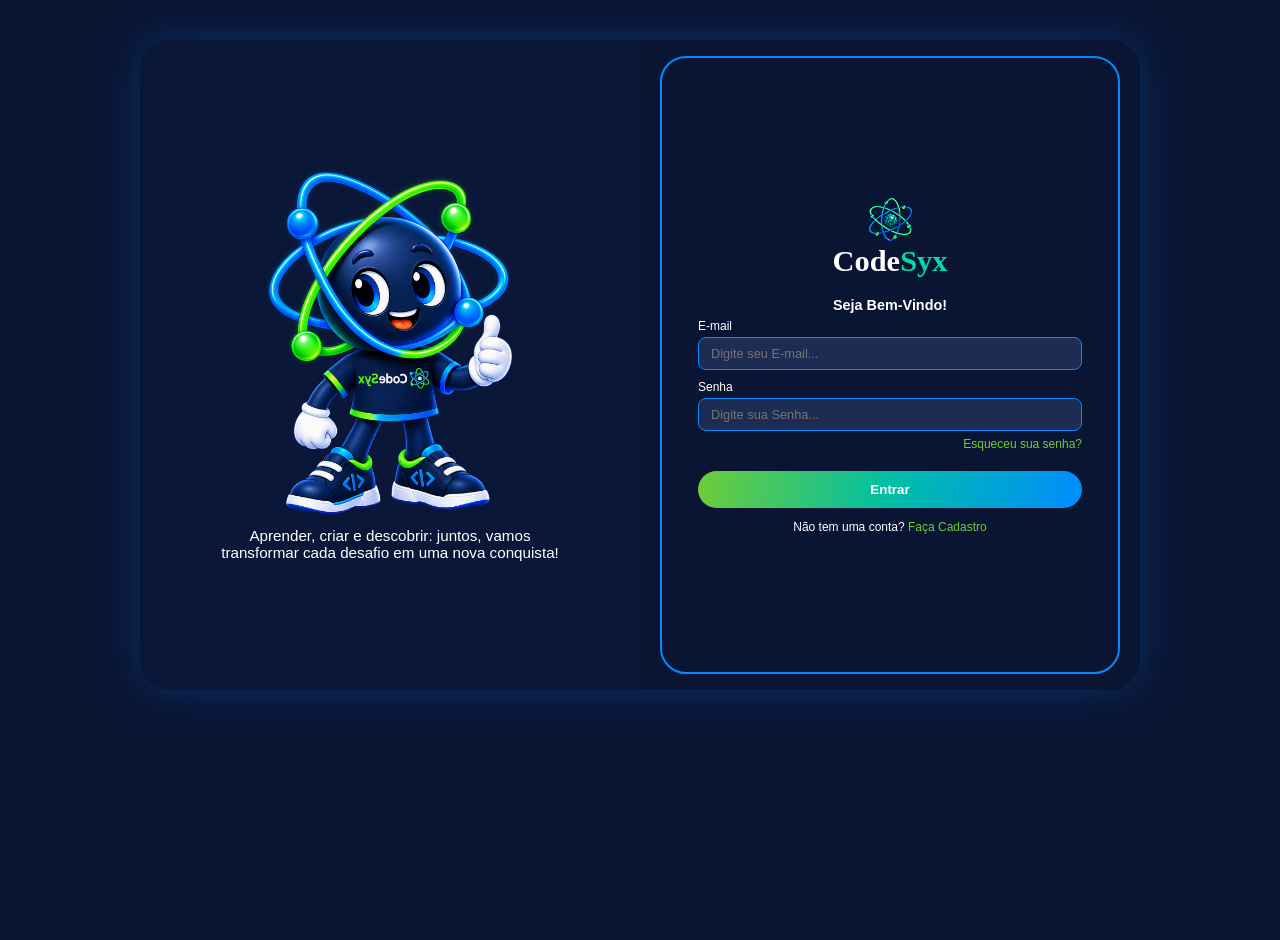
==== commit c715da04: "Telas do html todas finalizadas,falta pequenos ajustes,nas imagens e css" ====
--- a/pages/cadastro.html
+++ b/pages/cadastro.html
@@ -4,7 +4,7 @@
 <head>
     <meta charset="UTF-8">
     <meta name="viewport" content="width=device-width, initial-scale=1.0">
-    <link rel="stylesheet" href="../assets/css/style.css">
+    <link rel="stylesheet" href="../assets/css/cadastro.css">
     <title>CodeSyx - Login</title>
 </head>
 
--- a/assets/css/cadastro.css
+++ b/assets/css/cadastro.css
@@ -0,0 +1,286 @@
+
+
+* {
+  margin: 0;
+  padding: 0;
+  box-sizing: border-box;
+}
+
+
+
+:root {
+  --azul-escuro: #0a1433;
+  --sidebar-azul: #0b1738;
+  --carta-azul: #12396e;
+
+  --azul: #008cff;
+
+  --verde: #6fcc39;
+  --verde-claro: #00ff66;
+
+  --branco: #ffffff;
+
+  --texto: #e9edf7;
+  --silenciado: #b7c0d4;
+}
+
+
+
+body {
+  min-height: 100vh;
+  background: var(--azul-escuro);
+  color: var(--branco);
+  font-family: "Poppins", sans-serif;
+}
+
+/* LOGIN, SENHA E CADASTRO */
+
+.container-auth {
+  position: relative;
+
+  width: 1000px;
+  height: 650px;
+
+  margin: 40px auto;
+
+  border-radius: 30px;
+  overflow: hidden;
+
+  background: var(--azul-escuro);
+  box-shadow: 0 0 40px rgba(0, 140, 255, 0.25);
+}
+
+.card-auth,
+.lado-mascote {
+  transition: transform 0.8s ease;
+}
+
+.card-auth {
+  position: absolute;
+
+  top: 16px;
+  bottom: 16px;
+  left: 20px;
+
+  width: calc(50% - 40px);
+
+  padding: 24px 36px;
+
+  display: flex;
+  flex-direction: column;
+  justify-content: center;
+
+  border: 2px solid var(--azul);
+  border-radius: 26px;
+
+  background: var(--azul-escuro);
+}
+
+.card-auth .logo {
+  display: flex;
+  flex-direction: column;
+  align-items: center;
+  gap: 2px;
+
+  margin-bottom: 10px;
+}
+
+.card-auth .logo img {
+  width: 48px;
+  height: auto;
+}
+
+.card-auth .logo h2 {
+  font-family: Georgia, serif;
+  font-size: 1.9rem;
+}
+
+.card-auth .logo span {
+  color: #00dca8;
+}
+
+.subtitulo-auth {
+  text-align: center;
+  font-size: 0.9rem;
+  font-weight: 700;
+  margin: 8px 0 6px;
+}
+
+/* texto pequeno de apoio embaixo do título, usado nas telas de senha */
+.texto-auxiliar {
+  text-align: center;
+  color: var(--silenciado);
+  font-size: 0.78rem;
+  line-height: 1.4;
+  margin-bottom: 16px;
+}
+
+/* telas escondidas por padrão: login e cadastro já existiam,
+   estas quatro são as novas do fluxo de "esqueci minha senha" */
+.tela-login,
+.tela-recuperar,
+.tela-verificar,
+.tela-definir-senha,
+.tela-senha-redefinida {
+  display: none;
+}
+
+/* classe que o JS liga em QUALQUER uma dessas telas pra mostrar ela */
+.tela-visivel {
+  display: block !important;
+}
+
+/* quando uma tela extra está ativa, login e cadastro ficam escondidos
+   mesmo que o container esteja ou não com a classe "invertido" */
+.container-auth.tela-extra-ativa .tela-login,
+.container-auth.tela-extra-ativa .tela-cadastro {
+  display: none !important;
+}
+
+.grupo-input {
+  display: flex;
+  flex-direction: column;
+  gap: 4px;
+  margin-bottom: 10px;
+}
+
+.grupo-input label {
+  font-size: 0.75rem;
+}
+
+.grupo-input input,
+.input-select {
+  padding: 8px 12px;
+
+  border: 1px solid var(--azul);
+  border-radius: 8px;
+
+  background: #1d2c52;
+  color: var(--branco);
+
+  font-family: "Poppins", sans-serif;
+  font-size: 0.8rem;
+}
+
+.input-select option {
+  background: #1d2c52;
+}
+
+.grupo-input input:focus,
+.input-select:focus {
+  outline: 2px solid var(--verde);
+}
+
+/* evita o fundo branco do autopreenchimento do navegador */
+.grupo-input input:-webkit-autofill {
+  -webkit-box-shadow: 0 0 0 100px #1d2c52 inset;
+  -webkit-text-fill-color: #fff;
+}
+
+/* link "Esqueceu sua senha?" dentro do form de login */
+.link-esqueceu {
+  text-align: right;
+  font-size: 0.75rem;
+  margin: -4px 0 14px;
+}
+
+.link-esqueceu a {
+  color: var(--verde);
+  text-decoration: none;
+}
+
+.btn-primeiro {
+  padding: 11px;
+
+  border: 0;
+  border-radius: 20px;
+
+  background: linear-gradient(100deg, var(--verde), #00bfa5, var(--azul));
+  color: var(--branco);
+
+  font-family: "Poppins", sans-serif;
+  font-weight: 700;
+
+  cursor: pointer;
+  margin-top: 6px;
+}
+
+.btn-primeiro:hover {
+  filter: brightness(1.1);
+}
+
+.btn-full {
+  width: 100%;
+}
+
+.link-alternativo {
+  text-align: center;
+  font-size: 0.75rem;
+  margin-top: 12px;
+}
+
+.link-alternativo a {
+  color: var(--verde);
+  text-decoration: none;
+}
+
+.lado-mascote {
+  position: absolute;
+
+  top: 0;
+  left: 50%;
+
+  width: 50%;
+  height: 100%;
+
+  padding: 20px;
+
+  display: flex;
+  flex-direction: column;
+  align-items: center;
+  justify-content: center;
+  text-align: center;
+
+  background: var(--sidebar-azul);
+}
+
+.mascote {
+  width: 75%;
+  max-height: 390px;
+  transition: transform 0.8s ease;
+}
+
+.frase {
+  max-width: 340px;
+  margin-top: 12px;
+  font-size: 0.95rem;
+  font-weight: 500;
+}
+
+/* login: o js liga a classe "invertido" e tudo troca de lado */
+
+.container-auth.invertido .card-auth {
+  transform: translateX(calc(100% + 40px));
+}
+
+.container-auth.invertido .lado-mascote {
+  transform: translateX(-100%);
+}
+
+.container-auth.invertido .mascote {
+  transform: scaleX(-1);
+}
+
+.container-auth.invertido .tela-login {
+  display: block;
+}
+
+.container-auth.invertido .tela-cadastro {
+  display: none;
+}
+
+/* abre direto numa tela sem animar (usado pelo js) */
+.sem-animacao,
+.sem-animacao * {
+  transition: none !important;
+}
